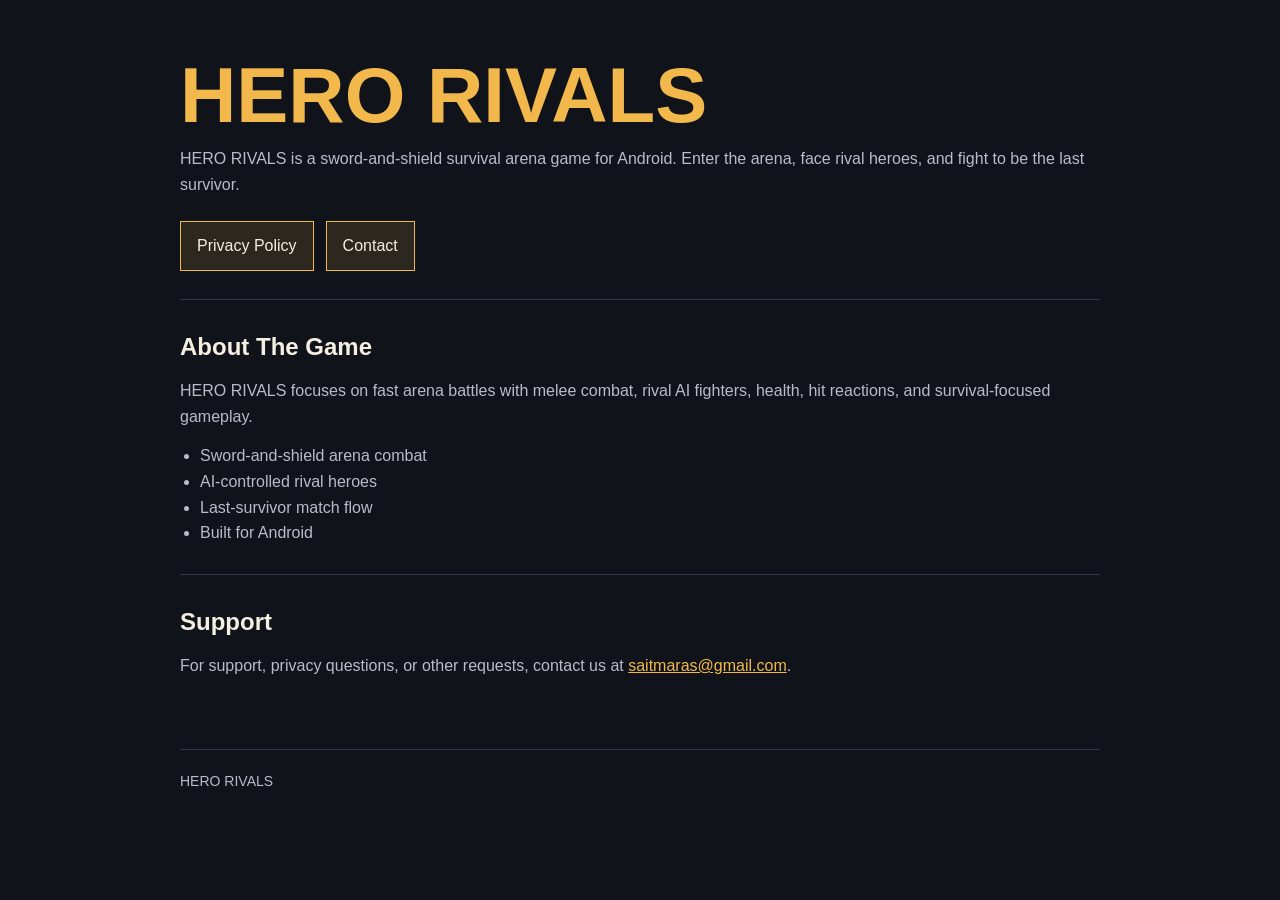
==== index.html @ bdc84475 "Add files via upload" ====
<!DOCTYPE html>
<html lang="en">

<head>
  <meta charset="UTF-8" />
  <meta name="viewport" content="width=device-width, initial-scale=1.0" />
  <title>HERO RIVALS</title>
  <style>
    :root {
      color-scheme: dark;
      --bg: #10131a;
      --panel: #181d27;
      --text: #f4efe1;
      --muted: #b7bdc8;
      --accent: #f2b84b;
      --line: #303746;
    }

    * {
      box-sizing: border-box;
    }

    body {
      margin: 0;
      font-family: Arial, sans-serif;
      background: var(--bg);
      color: var(--text);
      line-height: 1.6;
    }

    main {
      width: min(920px, calc(100% - 32px));
      margin: 0 auto;
      padding: 56px 0;
    }

    section {
      border-top: 1px solid var(--line);
      padding: 28px 0;
    }

    .intro {
      border-top: 0;
      padding-top: 0;
    }

    h1 {
      margin: 0 0 12px;
      font-size: clamp(42px, 8vw, 78px);
      line-height: 1;
      color: var(--accent);
      letter-spacing: 0;
    }

    h2 {
      margin: 0 0 12px;
      font-size: 24px;
    }

    p {
      margin: 0 0 14px;
      color: var(--muted);
    }

    a {
      color: var(--accent);
    }

    .actions {
      display: flex;
      flex-wrap: wrap;
      gap: 12px;
      margin-top: 24px;
    }

    .button {
      display: inline-block;
      padding: 11px 16px;
      border: 1px solid var(--accent);
      color: var(--text);
      text-decoration: none;
      background: rgba(242, 184, 75, 0.12);
    }

    ul {
      margin: 0;
      padding-left: 20px;
      color: var(--muted);
    }

    footer {
      border-top: 1px solid var(--line);
      margin-top: 28px;
      padding-top: 20px;
      color: var(--muted);
      font-size: 14px;
    }
  </style>
</head>

<body>
  <main>
    <section class="intro">
      <h1>HERO RIVALS</h1>
      <p>
        HERO RIVALS is a sword-and-shield survival arena game for Android.
        Enter the arena, face rival heroes, and fight to be the last survivor.
      </p>
      <div class="actions">
        <a class="button" href="privacy-policy.html">Privacy Policy</a>
        <a class="button" href="mailto:saitmaras@gmail.com">Contact</a>
      </div>
    </section>

    <section>
      <h2>About The Game</h2>
      <p>
        HERO RIVALS focuses on fast arena battles with melee combat, rival AI
        fighters, health, hit reactions, and survival-focused gameplay.
      </p>
      <ul>
        <li>Sword-and-shield arena combat</li>
        <li>AI-controlled rival heroes</li>
        <li>Last-survivor match flow</li>
        <li>Built for Android</li>
      </ul>
    </section>

    <section>
      <h2>Support</h2>
      <p>
        For support, privacy questions, or other requests, contact us at
        <a href="mailto:saitmaras@gmail.com">saitmaras@gmail.com</a>.
      </p>
    </section>

    <footer>
      <span>HERO RIVALS</span>
    </footer>
  </main>
</body>

</html>
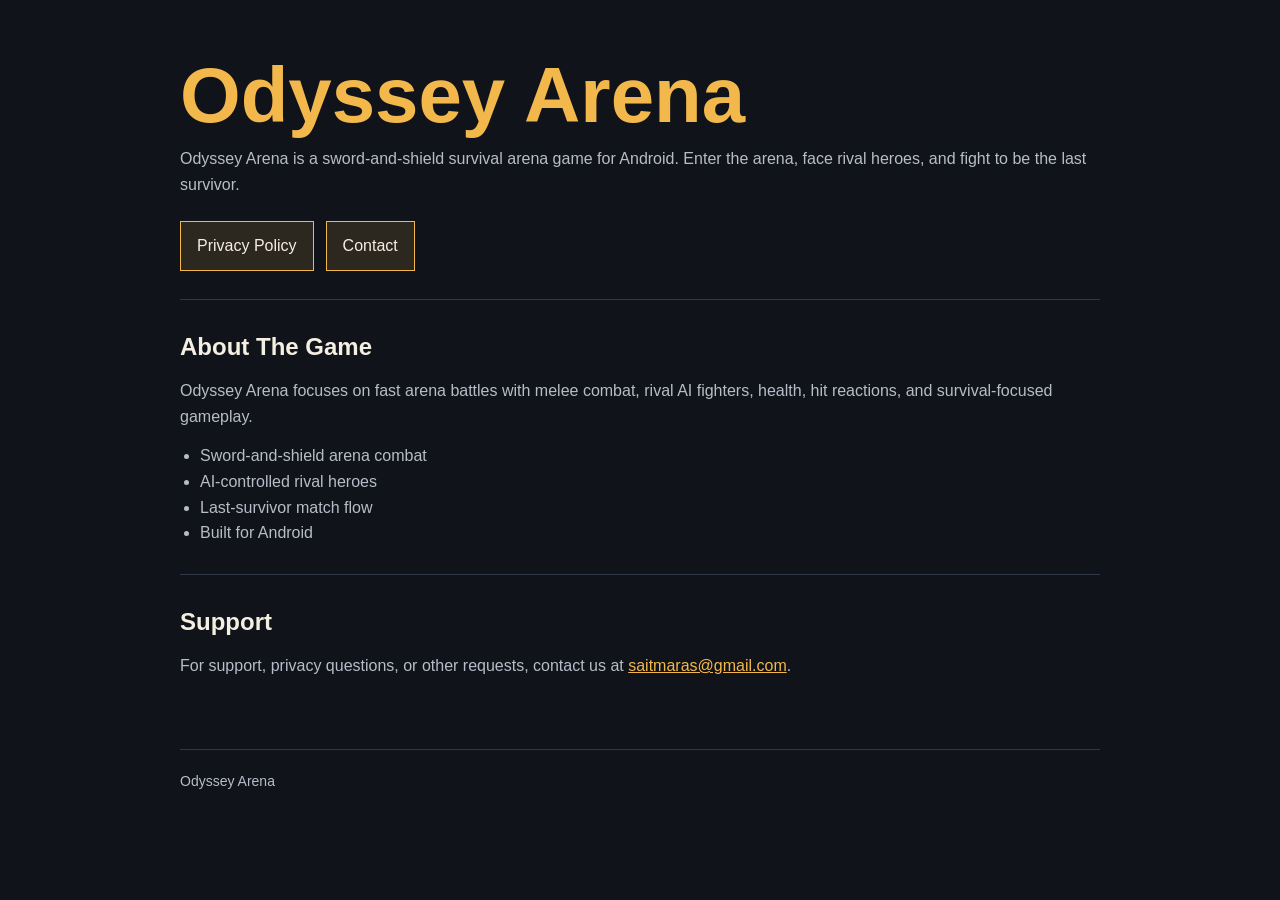
==== commit 424d65d5: "Rename game from HERO RIVALS to Odyssey Arena" ====
--- a/index.html
+++ b/index.html
@@ -4,7 +4,7 @@
 <head>
   <meta charset="UTF-8" />
   <meta name="viewport" content="width=device-width, initial-scale=1.0" />
-  <title>HERO RIVALS</title>
+  <title>Odyssey Arena</title>
   <style>
     :root {
       color-scheme: dark;
@@ -101,9 +101,9 @@
 <body>
   <main>
     <section class="intro">
-      <h1>HERO RIVALS</h1>
+      <h1>Odyssey Arena</h1>
       <p>
-        HERO RIVALS is a sword-and-shield survival arena game for Android.
+        Odyssey Arena is a sword-and-shield survival arena game for Android.
         Enter the arena, face rival heroes, and fight to be the last survivor.
       </p>
       <div class="actions">
@@ -115,7 +115,7 @@
     <section>
       <h2>About The Game</h2>
       <p>
-        HERO RIVALS focuses on fast arena battles with melee combat, rival AI
+        Odyssey Arena focuses on fast arena battles with melee combat, rival AI
         fighters, health, hit reactions, and survival-focused gameplay.
       </p>
       <ul>
@@ -135,7 +135,7 @@
     </section>
 
     <footer>
-      <span>HERO RIVALS</span>
+      <span>Odyssey Arena</span>
     </footer>
   </main>
 </body>
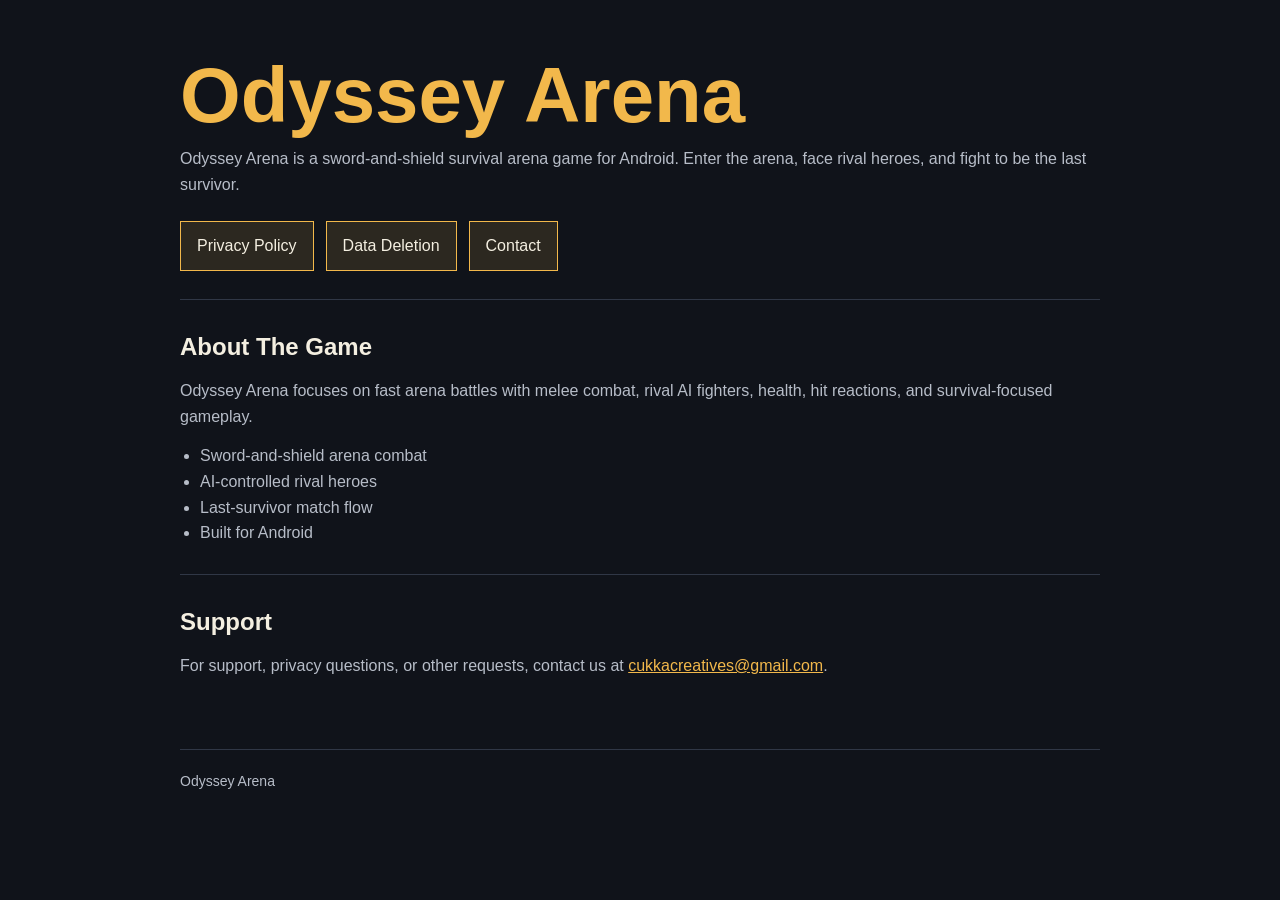
==== commit 4cc1988f: "Add files via upload" ====
--- a/index.html
+++ b/index.html
@@ -108,7 +108,8 @@
       </p>
       <div class="actions">
         <a class="button" href="privacy-policy.html">Privacy Policy</a>
-        <a class="button" href="mailto:saitmaras@gmail.com">Contact</a>
+        <a class="button" href="privacy-policy.html#data-deletion">Data Deletion</a>
+        <a class="button" href="mailto:cukkacreatives@gmail.com">Contact</a>
       </div>
     </section>
 
@@ -130,7 +131,7 @@
       <h2>Support</h2>
       <p>
         For support, privacy questions, or other requests, contact us at
-        <a href="mailto:saitmaras@gmail.com">saitmaras@gmail.com</a>.
+        <a href="mailto:cukkacreatives@gmail.com">cukkacreatives@gmail.com</a>.
       </p>
     </section>
 
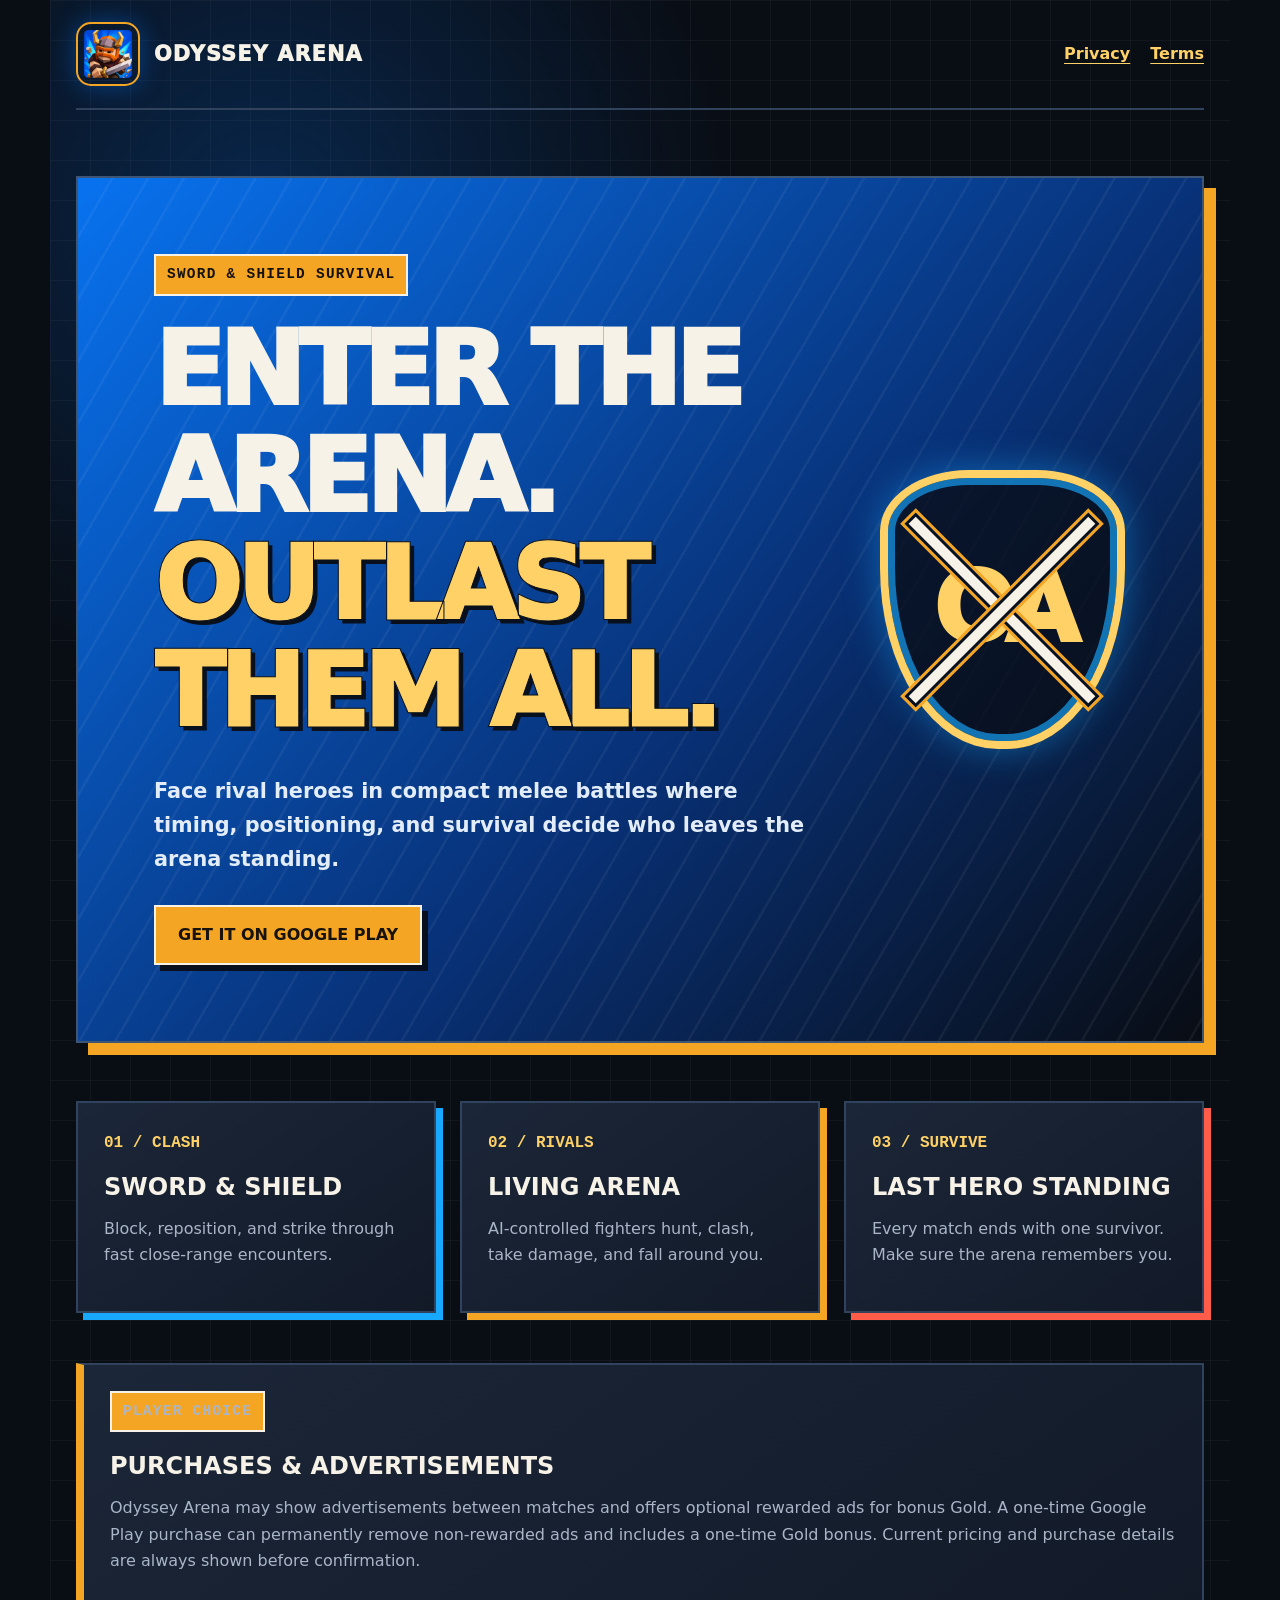
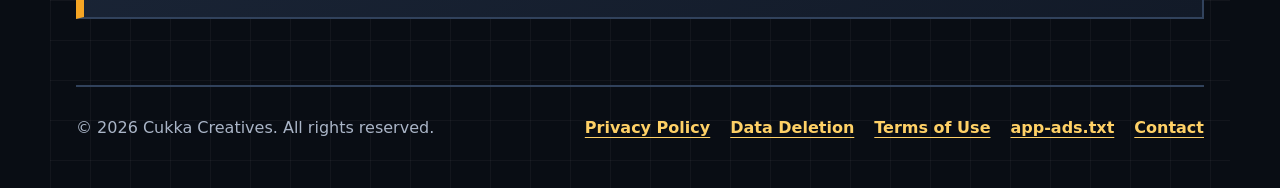
==== commit 19801782: "Add files via upload" ====
--- a/index.html
+++ b/index.html
@@ -1,144 +1,91 @@
-<!DOCTYPE html>
+<!doctype html>
 <html lang="en">
+<head>
+  <meta charset="utf-8" />
+  <meta name="viewport" content="width=device-width, initial-scale=1" />
+  <meta
+    name="description"
+    content="Odyssey Arena is a fast sword-and-shield survival arena game for Android."
+  />
+  <title>Odyssey Arena — Fight to Be the Last Hero</title>
+  <link rel="icon" href="./logo.webp" />
+  <link rel="stylesheet" href="./styles.css" />
+</head>
+<body>
+  <header class="site-header">
+    <a class="brand" href="./" aria-label="Odyssey Arena home">
+      <img src="./logo.webp" alt="" width="64" height="64" />
+      <span>Odyssey Arena</span>
+    </a>
+    <nav aria-label="Legal">
+      <a href="./privacy-policy.html">Privacy</a>
+      <a href="./terms-of-use.html">Terms</a>
+    </nav>
+  </header>
 
-<head>
-  <meta charset="UTF-8" />
-  <meta name="viewport" content="width=device-width, initial-scale=1.0" />
-  <title>Odyssey Arena</title>
-  <style>
-    :root {
-      color-scheme: dark;
-      --bg: #10131a;
-      --panel: #181d27;
-      --text: #f4efe1;
-      --muted: #b7bdc8;
-      --accent: #f2b84b;
-      --line: #303746;
-    }
-
-    * {
-      box-sizing: border-box;
-    }
-
-    body {
-      margin: 0;
-      font-family: Arial, sans-serif;
-      background: var(--bg);
-      color: var(--text);
-      line-height: 1.6;
-    }
-
-    main {
-      width: min(920px, calc(100% - 32px));
-      margin: 0 auto;
-      padding: 56px 0;
-    }
-
-    section {
-      border-top: 1px solid var(--line);
-      padding: 28px 0;
-    }
-
-    .intro {
-      border-top: 0;
-      padding-top: 0;
-    }
-
-    h1 {
-      margin: 0 0 12px;
-      font-size: clamp(42px, 8vw, 78px);
-      line-height: 1;
-      color: var(--accent);
-      letter-spacing: 0;
-    }
-
-    h2 {
-      margin: 0 0 12px;
-      font-size: 24px;
-    }
-
-    p {
-      margin: 0 0 14px;
-      color: var(--muted);
-    }
-
-    a {
-      color: var(--accent);
-    }
-
-    .actions {
-      display: flex;
-      flex-wrap: wrap;
-      gap: 12px;
-      margin-top: 24px;
-    }
-
-    .button {
-      display: inline-block;
-      padding: 11px 16px;
-      border: 1px solid var(--accent);
-      color: var(--text);
-      text-decoration: none;
-      background: rgba(242, 184, 75, 0.12);
-    }
-
-    ul {
-      margin: 0;
-      padding-left: 20px;
-      color: var(--muted);
-    }
-
-    footer {
-      border-top: 1px solid var(--line);
-      margin-top: 28px;
-      padding-top: 20px;
-      color: var(--muted);
-      font-size: 14px;
-    }
-  </style>
-</head>
-
-<body>
   <main>
-    <section class="intro">
-      <h1>Odyssey Arena</h1>
-      <p>
-        Odyssey Arena is a sword-and-shield survival arena game for Android.
-        Enter the arena, face rival heroes, and fight to be the last survivor.
-      </p>
-      <div class="actions">
-        <a class="button" href="privacy-policy.html">Privacy Policy</a>
-        <a class="button" href="privacy-policy.html#data-deletion">Data Deletion</a>
-        <a class="button" href="mailto:cukkacreatives@gmail.com">Contact</a>
+    <section class="hero">
+      <div class="hero-copy">
+        <p class="eyebrow">SWORD &amp; SHIELD SURVIVAL</p>
+        <h1>Enter the arena.<br /><span>Outlast them all.</span></h1>
+        <p class="lede">
+          Face rival heroes in compact melee battles where timing, positioning,
+          and survival decide who leaves the arena standing.
+        </p>
+        <a
+          class="button"
+          href="https://play.google.com/store/apps/details?id=com.cukkacreatives.herorivals"
+        >
+          Get it on Google Play
+        </a>
+      </div>
+      <div class="hero-mark" aria-hidden="true">
+        <span class="shield-mark">OA</span>
+        <span class="cross-line cross-line-one"></span>
+        <span class="cross-line cross-line-two"></span>
       </div>
     </section>
 
-    <section>
-      <h2>About The Game</h2>
-      <p>
-        Odyssey Arena focuses on fast arena battles with melee combat, rival AI
-        fighters, health, hit reactions, and survival-focused gameplay.
-      </p>
-      <ul>
-        <li>Sword-and-shield arena combat</li>
-        <li>AI-controlled rival heroes</li>
-        <li>Last-survivor match flow</li>
-        <li>Built for Android</li>
-      </ul>
+    <section class="feature-grid" aria-label="Odyssey Arena features">
+      <article>
+        <span>01 / CLASH</span>
+        <h2>Sword &amp; Shield</h2>
+        <p>Block, reposition, and strike through fast close-range encounters.</p>
+      </article>
+      <article>
+        <span>02 / RIVALS</span>
+        <h2>Living Arena</h2>
+        <p>AI-controlled fighters hunt, clash, take damage, and fall around you.</p>
+      </article>
+      <article>
+        <span>03 / SURVIVE</span>
+        <h2>Last Hero Standing</h2>
+        <p>Every match ends with one survivor. Make sure the arena remembers you.</p>
+      </article>
     </section>
 
-    <section>
-      <h2>Support</h2>
+    <section class="notice" aria-labelledby="monetization-title">
+      <p class="eyebrow">PLAYER CHOICE</p>
+      <h2 id="monetization-title">Purchases &amp; advertisements</h2>
       <p>
-        For support, privacy questions, or other requests, contact us at
-        <a href="mailto:cukkacreatives@gmail.com">cukkacreatives@gmail.com</a>.
+        Odyssey Arena may show advertisements between matches and offers
+        optional rewarded ads for bonus Gold. A one-time Google Play purchase
+        can permanently remove non-rewarded ads and includes a one-time Gold
+        bonus. Current pricing and purchase details are always shown before
+        confirmation.
       </p>
     </section>
+  </main>
 
-    <footer>
-      <span>Odyssey Arena</span>
-    </footer>
-  </main>
+  <footer>
+    <p>© 2026 Cukka Creatives. All rights reserved.</p>
+    <div>
+      <a href="./privacy-policy.html">Privacy Policy</a>
+      <a href="./privacy-policy.html#data-deletion">Data Deletion</a>
+      <a href="./terms-of-use.html">Terms of Use</a>
+      <a href="./app-ads.txt">app-ads.txt</a>
+      <a href="mailto:cukkacreatives@gmail.com">Contact</a>
+    </div>
+  </footer>
 </body>
-
 </html>
--- a/styles.css
+++ b/styles.css
@@ -0,0 +1,369 @@
+:root {
+  color-scheme: dark;
+  --background: #090d14;
+  --surface: #121a28;
+  --surface-raised: #1b2638;
+  --ink: #f7f2e7;
+  --muted: #aab5c7;
+  --blue: #0877f9;
+  --blue-bright: #18a8ff;
+  --gold: #f5a524;
+  --gold-light: #ffd166;
+  --line: #31425c;
+  --danger: #ff5d4a;
+}
+
+* {
+  box-sizing: border-box;
+}
+
+html {
+  background: var(--background);
+}
+
+body {
+  max-width: 1180px;
+  min-height: 100vh;
+  margin: 0 auto;
+  padding: 0 26px;
+  color: var(--ink);
+  background-color: var(--background);
+  background-image:
+    radial-gradient(circle at 18% 12%, rgb(8 119 249 / 24%), transparent 30rem),
+    linear-gradient(rgb(255 255 255 / 4%) 1px, transparent 1px),
+    linear-gradient(90deg, rgb(255 255 255 / 4%) 1px, transparent 1px);
+  background-size: auto, 40px 40px, 40px 40px;
+  font-family: Inter, ui-sans-serif, system-ui, -apple-system, BlinkMacSystemFont, "Segoe UI", sans-serif;
+  line-height: 1.65;
+}
+
+a {
+  color: var(--gold-light);
+  font-weight: 750;
+  text-underline-offset: 4px;
+}
+
+a:hover {
+  color: #ffffff;
+}
+
+a:focus-visible,
+.button:focus-visible {
+  outline: 4px solid var(--gold);
+  outline-offset: 4px;
+}
+
+.site-header {
+  display: flex;
+  align-items: center;
+  justify-content: space-between;
+  gap: 24px;
+  padding: 22px 0;
+  border-bottom: 2px solid var(--line);
+}
+
+.brand {
+  display: inline-flex;
+  align-items: center;
+  gap: 14px;
+  color: var(--ink);
+  font-size: 1.3rem;
+  font-weight: 950;
+  letter-spacing: 0.055em;
+  text-decoration: none;
+  text-transform: uppercase;
+}
+
+.brand img {
+  display: block;
+  border: 2px solid var(--gold);
+  border-radius: 15px;
+  box-shadow: 0 0 24px rgb(8 119 249 / 40%);
+  object-fit: contain;
+}
+
+nav,
+footer div {
+  display: flex;
+  flex-wrap: wrap;
+  gap: 20px;
+}
+
+nav a[aria-current="page"] {
+  color: var(--ink);
+  text-decoration-color: var(--gold);
+  text-decoration-thickness: 3px;
+}
+
+main {
+  padding: 66px 0;
+}
+
+.hero {
+  position: relative;
+  display: grid;
+  grid-template-columns: minmax(0, 1fr) minmax(230px, 0.38fr);
+  gap: clamp(32px, 6vw, 72px);
+  align-items: center;
+  overflow: hidden;
+  padding: clamp(30px, 6vw, 76px);
+  border: 2px solid #3f5574;
+  background:
+    linear-gradient(135deg, rgb(8 119 249 / 95%), rgb(8 50 122 / 96%) 58%, rgb(9 13 20 / 98%));
+  box-shadow: 12px 12px 0 var(--gold);
+}
+
+.hero::before {
+  position: absolute;
+  inset: 0;
+  background: repeating-linear-gradient(
+    120deg,
+    transparent 0 28px,
+    rgb(255 255 255 / 5%) 29px 31px
+  );
+  content: "";
+  pointer-events: none;
+}
+
+.hero-copy,
+.hero-mark {
+  position: relative;
+  z-index: 1;
+}
+
+.eyebrow {
+  display: inline-block;
+  margin: 0 0 20px;
+  padding: 7px 11px;
+  border: 2px solid var(--ink);
+  color: #16120b;
+  background: var(--gold);
+  font-family: ui-monospace, SFMono-Regular, Menlo, Consolas, monospace;
+  font-size: 0.9rem;
+  font-weight: 900;
+  letter-spacing: 0.09em;
+}
+
+h1,
+h2 {
+  line-height: 1.05;
+  text-transform: uppercase;
+}
+
+h1 {
+  max-width: 900px;
+  margin: 0;
+  font-size: clamp(3.15rem, 8vw, 7rem);
+  font-weight: 950;
+  letter-spacing: -0.055em;
+}
+
+h1 span {
+  color: var(--gold-light);
+  text-shadow: 4px 4px 0 #09101d;
+  -webkit-text-stroke: 1px #09101d;
+}
+
+.lede {
+  max-width: 720px;
+  margin: 28px 0;
+  color: #e3edf9;
+  font-size: clamp(1.08rem, 2vw, 1.3rem);
+  font-weight: 650;
+}
+
+.button {
+  display: inline-block;
+  padding: 15px 22px;
+  border: 2px solid var(--ink);
+  color: #17120a;
+  background: var(--gold);
+  box-shadow: 6px 6px 0 #09101d;
+  font-weight: 900;
+  text-decoration: none;
+  text-transform: uppercase;
+}
+
+.button:hover {
+  color: #06152b;
+  background: #ffffff;
+}
+
+.hero-mark {
+  display: grid;
+  min-height: 280px;
+  place-items: center;
+}
+
+.shield-mark {
+  display: grid;
+  width: clamp(170px, 22vw, 245px);
+  aspect-ratio: 0.88;
+  place-items: center;
+  border: 8px solid var(--gold-light);
+  border-radius: 36% 36% 48% 48% / 22% 22% 65% 65%;
+  color: var(--gold-light);
+  background: rgb(9 13 20 / 75%);
+  box-shadow:
+    inset 0 0 0 7px rgb(24 168 255 / 65%),
+    0 0 36px rgb(24 168 255 / 45%);
+  font-size: clamp(3.5rem, 8vw, 6rem);
+  font-weight: 950;
+  letter-spacing: -0.08em;
+}
+
+.cross-line {
+  position: absolute;
+  width: 260px;
+  height: 16px;
+  border: 3px solid #09101d;
+  background: var(--ink);
+  box-shadow: 0 0 0 3px var(--gold);
+}
+
+.cross-line-one {
+  rotate: 45deg;
+}
+
+.cross-line-two {
+  rotate: -45deg;
+}
+
+.feature-grid {
+  display: grid;
+  grid-template-columns: repeat(3, 1fr);
+  gap: 24px;
+  margin-top: 58px;
+}
+
+.feature-grid article,
+.notice {
+  padding: 26px;
+  border: 2px solid var(--line);
+  background: linear-gradient(145deg, var(--surface-raised), var(--surface));
+}
+
+.feature-grid article:nth-child(1) {
+  box-shadow: 7px 7px 0 var(--blue-bright);
+}
+
+.feature-grid article:nth-child(2) {
+  box-shadow: 7px 7px 0 var(--gold);
+}
+
+.feature-grid article:nth-child(3) {
+  box-shadow: 7px 7px 0 var(--danger);
+}
+
+.feature-grid span {
+  color: var(--gold-light);
+  font-family: ui-monospace, SFMono-Regular, Menlo, Consolas, monospace;
+  font-weight: 900;
+}
+
+.feature-grid h2,
+.notice h2 {
+  margin: 18px 0 9px;
+}
+
+.feature-grid p,
+.notice p {
+  color: var(--muted);
+}
+
+.notice {
+  margin-top: 50px;
+  border-left: 8px solid var(--gold);
+}
+
+.notice .eyebrow {
+  margin-bottom: 4px;
+}
+
+.legal {
+  max-width: 840px;
+  margin: 0 auto;
+  padding-top: 56px;
+  padding-bottom: 76px;
+}
+
+.legal h1 {
+  margin-bottom: 20px;
+  font-size: clamp(3rem, 8vw, 5.7rem);
+}
+
+.legal h2 {
+  margin-top: 42px;
+  padding-bottom: 10px;
+  border-bottom: 2px solid var(--line);
+  color: var(--gold-light);
+  font-size: 1.4rem;
+}
+
+.legal p,
+.legal li {
+  color: #d5deeb;
+  font-size: 1.04rem;
+}
+
+.legal li + li {
+  margin-top: 10px;
+}
+
+footer {
+  display: flex;
+  justify-content: space-between;
+  gap: 24px;
+  padding: 28px 0 48px;
+  border-top: 2px solid var(--line);
+  color: var(--muted);
+}
+
+footer p {
+  margin: 0;
+}
+
+@media (max-width: 820px) {
+  .hero {
+    grid-template-columns: 1fr;
+  }
+
+  .hero-mark {
+    display: none;
+  }
+}
+
+@media (max-width: 760px) {
+  body {
+    padding: 0 16px;
+  }
+
+  .site-header,
+  footer {
+    align-items: flex-start;
+    flex-direction: column;
+  }
+
+  .feature-grid {
+    grid-template-columns: 1fr;
+  }
+
+  main {
+    padding-top: 38px;
+  }
+
+  .hero {
+    box-shadow: 7px 7px 0 var(--gold);
+  }
+}
+
+@media (prefers-reduced-motion: no-preference) {
+  .button {
+    transition: translate 150ms ease, box-shadow 150ms ease, background-color 150ms ease;
+  }
+
+  .button:hover {
+    translate: 2px 2px;
+    box-shadow: 4px 4px 0 #09101d;
+  }
+}
